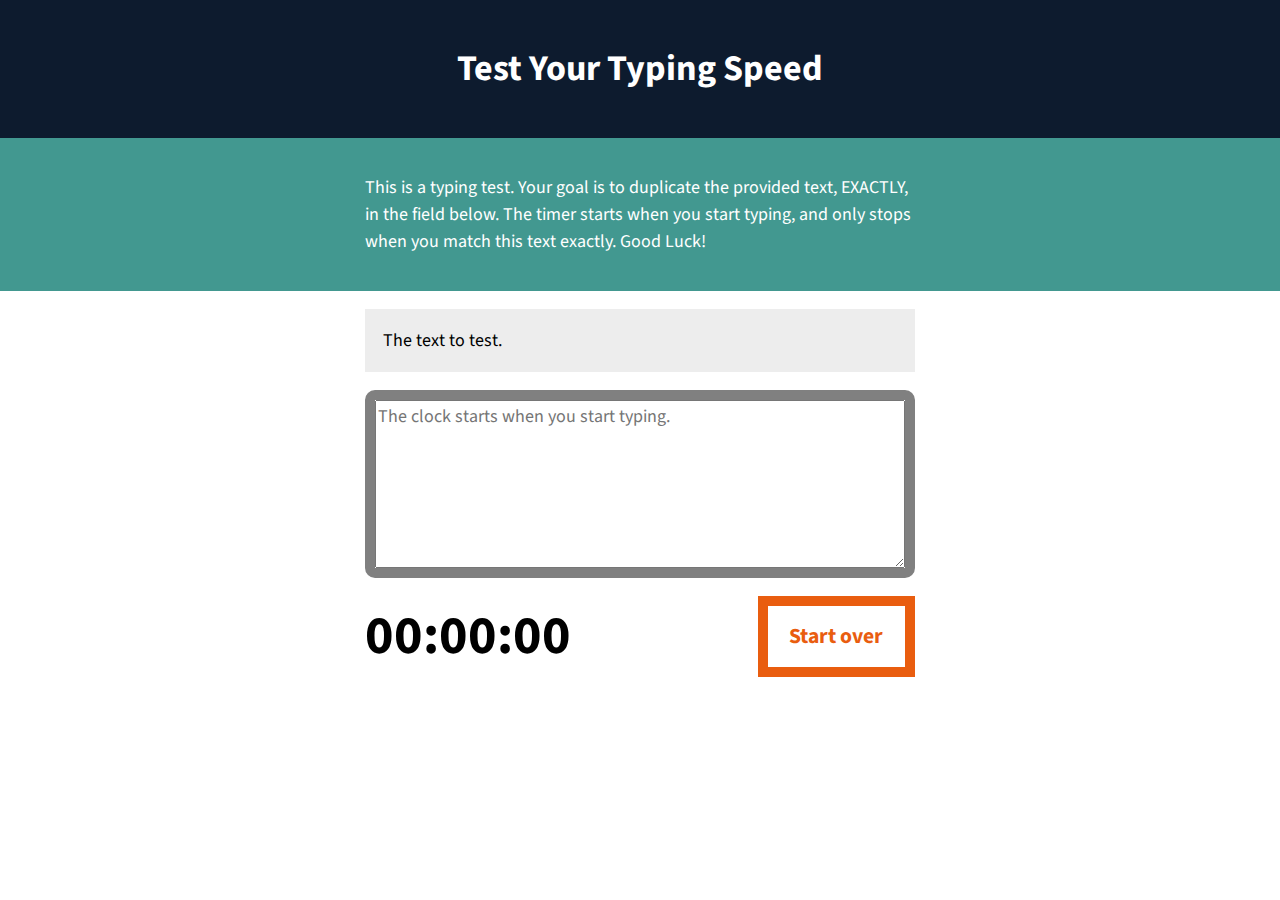
==== 08_04/index.html @ 223e8d3f "First Commit" ====
<!DOCTYPE html>
<html lang="en-US">

<head>
    <meta charset="UTF-8">
    <meta name="viewport" content="width=device-width, initial-scale=1">
    <title>JS Typing Speed Test</title>
    <script src="script.js" async></script>
    <link rel="stylesheet" href="//fonts.googleapis.com/css?family=Source+Sans+Pro:400,400i,700,700i,900,900i" type="text/css" media="all">
    <link rel="stylesheet" href="style.css">
</head>

<body>
    <header class="masthead">
        <h1>Test Your Typing Speed</h1>
    </header>
    <main class="main">
        <article class="intro">
            <p>This is a typing test. Your goal is to duplicate the provided text, EXACTLY, in the field below. The timer starts when you start typing, and only stops when you match this text exactly. Good Luck!</p>
        </article><!-- .intro -->
        <section class="test-area">
            <div id="origin-text">
                <p>The text to test.</p>
            </div><!-- #origin-text -->

            <div class="test-wrapper">
                <textarea id="test-area" name="textarea" rows="6" placeholder="The clock starts when you start typing."></textarea>
            </div><!-- .test-wrapper -->

            <div class="meta">
                <section id="clock">
                    <div class="timer">00:00:00</div>
                </section>

                <button id="reset">Start over</button>
            </div><!-- .meta -->
        </section><!-- .test-area -->
    </main>

</body>

</html>
---- 08_04/style.css ----
/*--------------------------------------------------------------
Typography
--------------------------------------------------------------*/

body,
button,
input,
select,
textarea {
	font-family: 'Source Sans Pro', 'Helvetica', Arial, sans-serif;
	font-size: 18px;
	line-height: 1.5;
}

h1,
h2,
h3,
h4,
h5,
h6 {
	clear: both;
}

p {
	margin-bottom: 1.5em;
}

b,
strong {
	font-weight: bold;
}

dfn,
cite,
em,
i {
	font-style: italic;
}

blockquote {
	margin: 0 1.5em;
}

address {
	margin: 0 0 1.5em;
}

pre {
	background: #eee;
	font-family: "Courier 10 Pitch", Courier, monospace;
	font-size: 15px;
	font-size: 1.5rem;
	line-height: 1.6;
	margin-bottom: 1.6em;
	max-width: 100%;
	overflow: auto;
	padding: 1.6em;
}

code,
kbd,
tt,
var {
	font: 15px Monaco, Consolas, "Andale Mono", "DejaVu Sans Mono", monospace;
}

abbr,
acronym {
	border-bottom: 1px dotted #666;
	cursor: help;
}

mark,
ins {
	background: #fff9c0;
	text-decoration: none;
}

sup,
sub {
	font-size: 75%;
	height: 0;
	line-height: 0;
	position: relative;
	vertical-align: baseline;
}

sup {
	bottom: 1ex;
}

sub {
	top: .5ex;
}

small {
	font-size: 75%;
}

big {
	font-size: 125%;
}

/*--------------------------------------------------------------
Layout
--------------------------------------------------------------*/
body {
    margin: 0;
    padding: 0;
}

.masthead {
    padding: 1em 2em;
    background-color: #0D1B2E;
    color: white;
}

.masthead h1 {
    text-align: center;
}

.intro {
    padding: 2em 2em;
    color: #ffffff;
    background: #429890;
}


.intro p,
.test-area {
    margin: 0 auto;
    max-width: 550px;
}

.test-area {
    margin-bottom: 4em;
    padding: 0 2em;
}

.test-wrapper {
    border: 10px solid grey;
    border-radius: 10px;
}

#origin-text {
    margin: 1em 0;
    padding: 1em 1em 0;
    background-color: #ededed;
}

#origin-text p {
    margin: 0;
    padding-bottom: 1em;
}

.test-wrapper {
    height: 200%;
    display: flex;
}

.test-wrapper textarea {
    flex: 1;
}

.meta {
    margin-top: 1em;
    display: flex;
    justify-content: space-between;
    flex-wrap: wrap;
}

.timer {
    font-size: 3em;
    font-weight: bold;
}

#reset {
    padding: .5em 1em;
    font-size: 1.2em;
    font-weight: bold;
    color: #E95D0F;
    background: white ;
    border: 10px solid #E95D0F;
}

#reset:hover {
    color: white;
    background-color: #E95D0F;
}
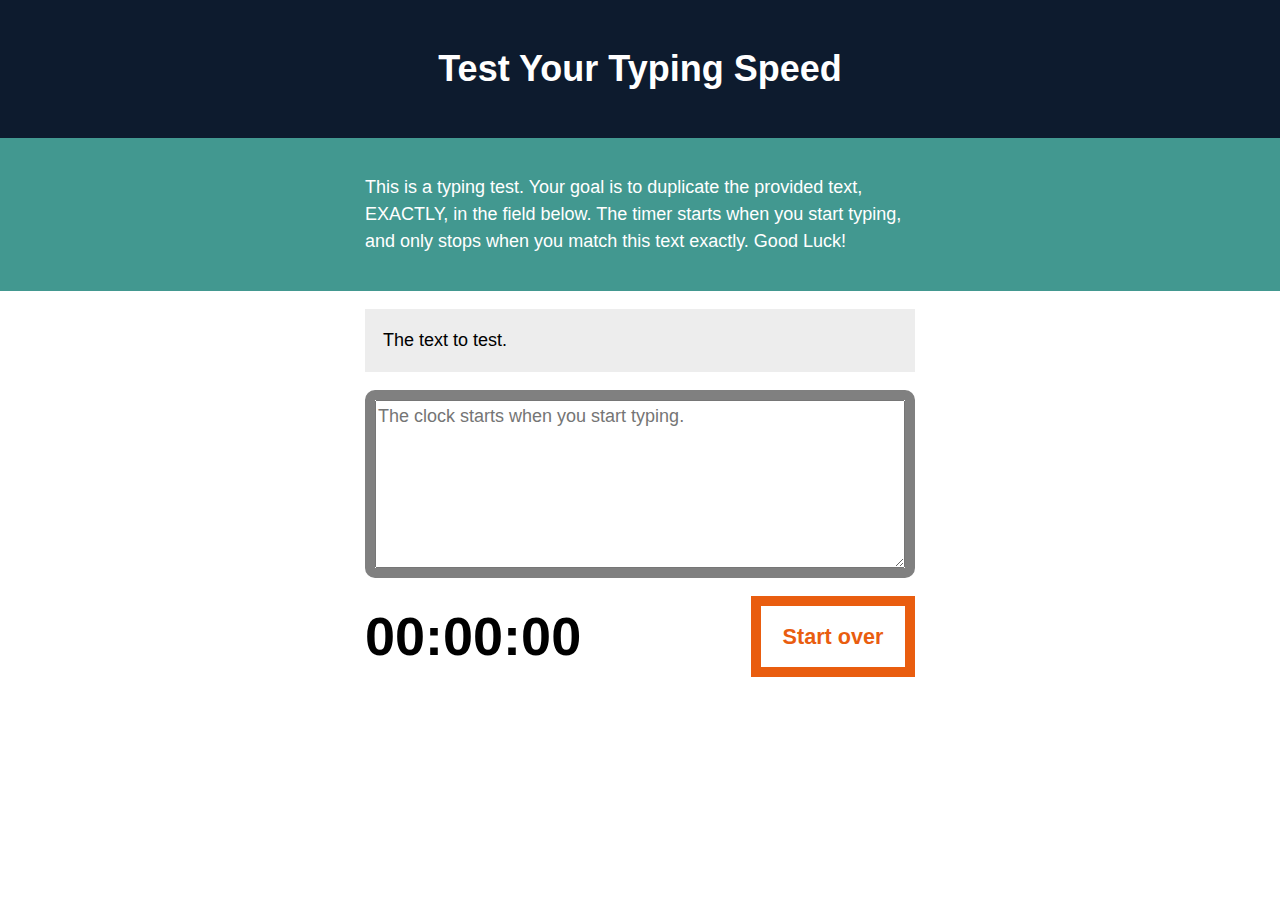
==== commit d4c9f361: "Removed the google fonst stylesheet from the html document which was causing an error." ====
--- a/08_04/index.html
+++ b/08_04/index.html
@@ -1,42 +1,54 @@
 <!DOCTYPE html>
 <html lang="en-US">
+    <head>
+        <meta charset="UTF-8" />
+        <meta name="viewport" content="width=device-width, initial-scale=1" />
+        <title>JS Typing Speed Test</title>
+        <script src="script.js" async></script>
+        <!-- <link rel="stylesheet" href="//fonts.googleapis.com/css?family=Source+Sans+Pro:400,400i,700,700i,900,900i" type="text/css" media="all"> -->
+        <link rel="stylesheet" href="style.css" />
+    </head>
 
-<head>
-    <meta charset="UTF-8">
-    <meta name="viewport" content="width=device-width, initial-scale=1">
-    <title>JS Typing Speed Test</title>
-    <script src="script.js" async></script>
-    <link rel="stylesheet" href="//fonts.googleapis.com/css?family=Source+Sans+Pro:400,400i,700,700i,900,900i" type="text/css" media="all">
-    <link rel="stylesheet" href="style.css">
-</head>
+    <body>
+        <header class="masthead">
+            <h1>Test Your Typing Speed</h1>
+        </header>
+        <main class="main">
+            <article class="intro">
+                <p>
+                    This is a typing test. Your goal is to duplicate the
+                    provided text, EXACTLY, in the field below. The timer starts
+                    when you start typing, and only stops when you match this
+                    text exactly. Good Luck!
+                </p>
+            </article>
+            <!-- .intro -->
+            <section class="test-area">
+                <div id="origin-text">
+                    <p>The text to test.</p>
+                </div>
+                <!-- #origin-text -->
 
-<body>
-    <header class="masthead">
-        <h1>Test Your Typing Speed</h1>
-    </header>
-    <main class="main">
-        <article class="intro">
-            <p>This is a typing test. Your goal is to duplicate the provided text, EXACTLY, in the field below. The timer starts when you start typing, and only stops when you match this text exactly. Good Luck!</p>
-        </article><!-- .intro -->
-        <section class="test-area">
-            <div id="origin-text">
-                <p>The text to test.</p>
-            </div><!-- #origin-text -->
+                <div class="test-wrapper">
+                    <textarea
+                        id="test-area"
+                        name="textarea"
+                        rows="6"
+                        placeholder="The clock starts when you start typing."
+                    ></textarea>
+                </div>
+                <!-- .test-wrapper -->
 
-            <div class="test-wrapper">
-                <textarea id="test-area" name="textarea" rows="6" placeholder="The clock starts when you start typing."></textarea>
-            </div><!-- .test-wrapper -->
+                <div class="meta">
+                    <section id="clock">
+                        <div class="timer">00:00:00</div>
+                    </section>
 
-            <div class="meta">
-                <section id="clock">
-                    <div class="timer">00:00:00</div>
-                </section>
-
-                <button id="reset">Start over</button>
-            </div><!-- .meta -->
-        </section><!-- .test-area -->
-    </main>
-
-</body>
-
+                    <button id="reset">Start over</button>
+                </div>
+                <!-- .meta -->
+            </section>
+            <!-- .test-area -->
+        </main>
+    </body>
 </html>
--- a/08_04/style.css
+++ b/08_04/style.css
@@ -1,15 +1,11 @@
-/*--------------------------------------------------------------
-Typography
---------------------------------------------------------------*/
-
 body,
 button,
 input,
 select,
 textarea {
-	font-family: 'Source Sans Pro', 'Helvetica', Arial, sans-serif;
-	font-size: 18px;
-	line-height: 1.5;
+    font-family: "Source Sans Pro", "Helvetica", Arial, sans-serif;
+    font-size: 18px;
+    line-height: 1.5;
 }
 
 h1,
@@ -18,87 +14,87 @@
 h4,
 h5,
 h6 {
-	clear: both;
+    clear: both;
 }
 
 p {
-	margin-bottom: 1.5em;
+    margin-bottom: 1.5em;
 }
 
 b,
 strong {
-	font-weight: bold;
+    font-weight: bold;
 }
 
 dfn,
 cite,
 em,
 i {
-	font-style: italic;
+    font-style: italic;
 }
 
 blockquote {
-	margin: 0 1.5em;
+    margin: 0 1.5em;
 }
 
 address {
-	margin: 0 0 1.5em;
+    margin: 0 0 1.5em;
 }
 
 pre {
-	background: #eee;
-	font-family: "Courier 10 Pitch", Courier, monospace;
-	font-size: 15px;
-	font-size: 1.5rem;
-	line-height: 1.6;
-	margin-bottom: 1.6em;
-	max-width: 100%;
-	overflow: auto;
-	padding: 1.6em;
+    background: #eee;
+    font-family: "Courier 10 Pitch", Courier, monospace;
+    font-size: 15px;
+    font-size: 1.5rem;
+    line-height: 1.6;
+    margin-bottom: 1.6em;
+    max-width: 100%;
+    overflow: auto;
+    padding: 1.6em;
 }
 
 code,
 kbd,
 tt,
 var {
-	font: 15px Monaco, Consolas, "Andale Mono", "DejaVu Sans Mono", monospace;
+    font: 15px Monaco, Consolas, "Andale Mono", "DejaVu Sans Mono", monospace;
 }
 
 abbr,
 acronym {
-	border-bottom: 1px dotted #666;
-	cursor: help;
+    border-bottom: 1px dotted #666;
+    cursor: help;
 }
 
 mark,
 ins {
-	background: #fff9c0;
-	text-decoration: none;
+    background: #fff9c0;
+    text-decoration: none;
 }
 
 sup,
 sub {
-	font-size: 75%;
-	height: 0;
-	line-height: 0;
-	position: relative;
-	vertical-align: baseline;
+    font-size: 75%;
+    height: 0;
+    line-height: 0;
+    position: relative;
+    vertical-align: baseline;
 }
 
 sup {
-	bottom: 1ex;
+    bottom: 1ex;
 }
 
 sub {
-	top: .5ex;
+    top: 0.5ex;
 }
 
 small {
-	font-size: 75%;
+    font-size: 75%;
 }
 
 big {
-	font-size: 125%;
+    font-size: 125%;
 }
 
 /*--------------------------------------------------------------
@@ -111,7 +107,7 @@
 
 .masthead {
     padding: 1em 2em;
-    background-color: #0D1B2E;
+    background-color: #0d1b2e;
     color: white;
 }
 
@@ -124,7 +120,6 @@
     color: #ffffff;
     background: #429890;
 }
-
 
 .intro p,
 .test-area {
@@ -175,15 +170,15 @@
 }
 
 #reset {
-    padding: .5em 1em;
+    padding: 0.5em 1em;
     font-size: 1.2em;
     font-weight: bold;
-    color: #E95D0F;
-    background: white ;
-    border: 10px solid #E95D0F;
+    color: #e95d0f;
+    background: white;
+    border: 10px solid #e95d0f;
 }
 
 #reset:hover {
     color: white;
-    background-color: #E95D0F;
+    background-color: #e95d0f;
 }
